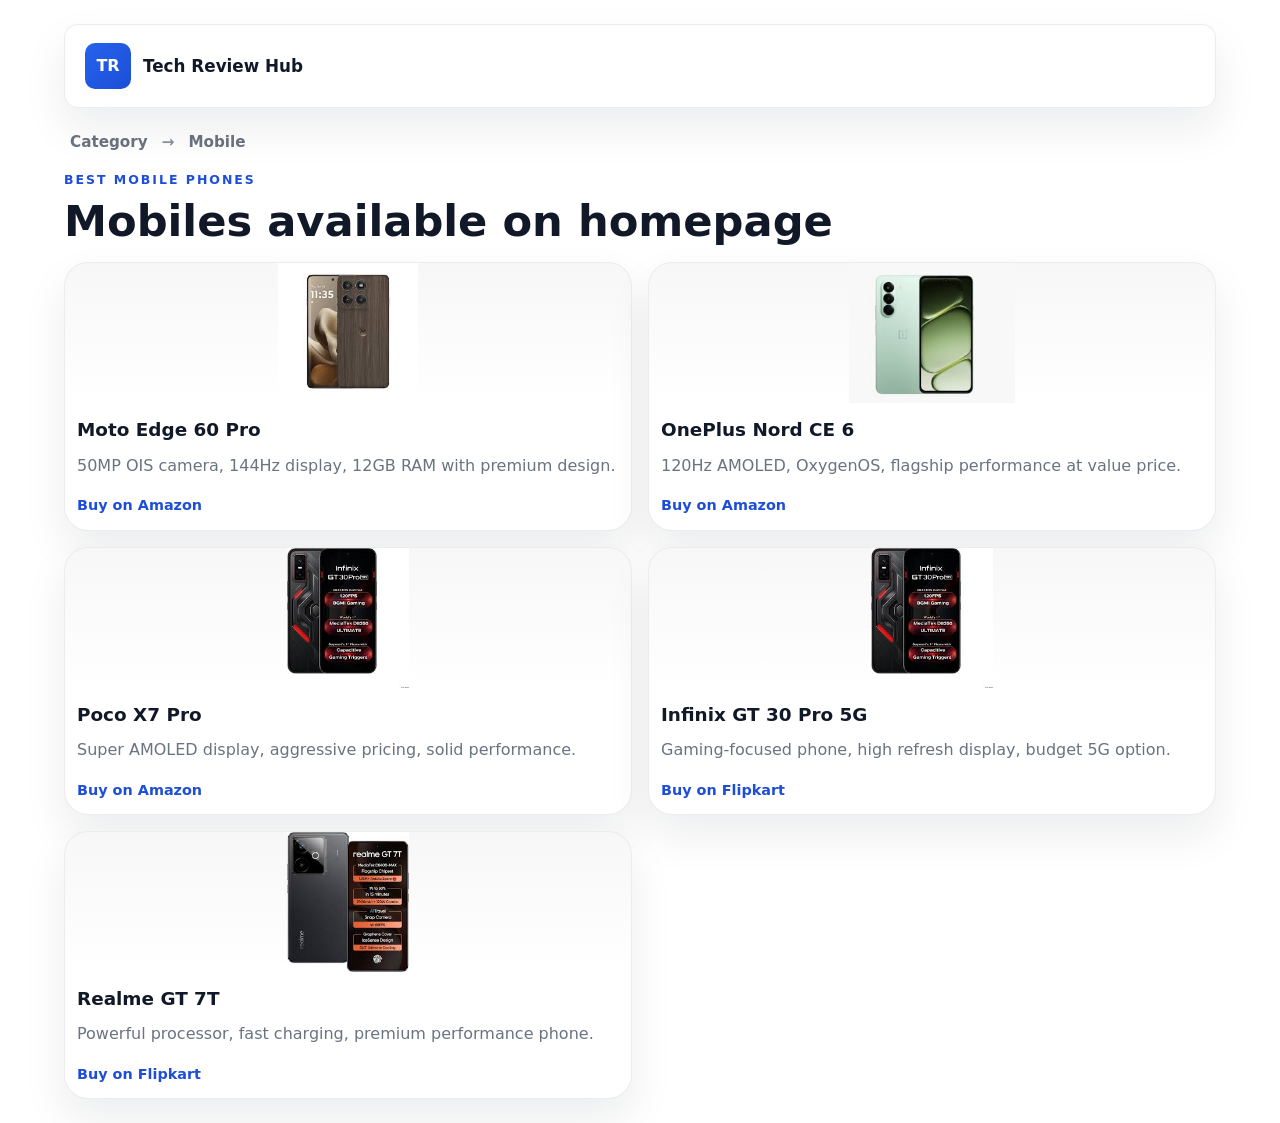
==== categories/mobile/index.html @ 29367402 "Add mobile category page and update links in the main index" ====
<!DOCTYPE html>
<html lang="en">
<head>
  <meta charset="UTF-8">
  <meta http-equiv="X-UA-Compatible" content="IE=edge">
  <meta name="viewport" content="width=device-width, initial-scale=1.0">
  <title>Mobile | Tech Review Hub</title>
  <meta name="description" content="Mobile picks — aggregated from homepage">
  <link rel="stylesheet" href="../../style.css">
  <script defer src="../../script.js"></script>
</head>
<body>
  <div class="page-shell">
    <header class="topbar">
      <div class="brand">
        <a href="../../index.html" class="logo-wrap"><span class="logo-mark">TR</span><span class="site-name">Tech Review Hub</span></a>
      </div>
    </header>

    <main>
      <section class="section-grid" id="mobile-products">
        <div class="section-header">
          <div>
            <p class="breadcrumb">
              <a href="../../index.html" class="crumb">Category</a>
              <span class="sep">→</span>
              <span class="crumb">Mobile</span>
            </p>
            <p class="section-label">Best mobile phones</p>
            <h2>Mobiles available on homepage</h2>
          </div>
        </div>

        <div class="product-grid">
          <article class="product-card" data-search="moto edge 60 pro" aria-label="Moto Edge 60 Pro">
            <a href="https://amzn.to/4vzOFJf" target="_blank" rel="noopener">
              <img src="../../images/Mobile/June26/moto60pro.png" alt="Moto Edge 60 Pro" loading="lazy" onerror="this.onerror=null;this.src='../../images/placeholder-phone.svg'">
              <div class="product-copy">
                <h3>Moto Edge 60 Pro</h3>
                <p>50MP OIS camera, 144Hz display, 12GB RAM with premium design.</p>
                <span class="btn-link-text">Buy on Amazon</span>
              </div>
            </a>
          </article>

          <article class="product-card" data-search="oneplus nord ce 6" aria-label="OnePlus Nord CE 6">
            <a href="https://amzn.to/4ed9H9r" target="_blank" rel="noopener">
              <img src="../../images/Mobile/June26/oneplus6celite.png" alt="OnePlus Nord CE 6" loading="lazy" onerror="this.onerror=null;this.src='../../images/placeholder-phone.svg'">
              <div class="product-copy">
                <h3>OnePlus Nord CE 6</h3>
                <p>120Hz AMOLED, OxygenOS, flagship performance at value price.</p>
                <span class="btn-link-text">Buy on Amazon</span>
              </div>
            </a>
          </article>

          <article class="product-card" data-search="poco x7 pro" aria-label="Poco X7 Pro">
            <a href="https://amzn.to/4eswH5C" target="_blank" rel="noopener">
              <img src="../../images/Mobile/June26/pocox7pro.png" alt="Poco X7 Pro" loading="lazy" onerror="this.onerror=null;this.src='../../images/placeholder-phone.svg'">
              <div class="product-copy">
                <h3>Poco X7 Pro</h3>
                <p>Super AMOLED display, aggressive pricing, solid performance.</p>
                <span class="btn-link-text">Buy on Amazon</span>
              </div>
            </a>
          </article>

          <article class="product-card" data-search="infinix gt 30 pro 5g" aria-label="Infinix GT 30 Pro 5G">
            <a href="https://fktr.in/fg1o8uW" target="_blank" rel="noopener">
              <img src="../../images/Mobile/June26/infinix30pro.png" alt="Infinix GT 30 Pro 5G" loading="lazy" onerror="this.onerror=null;this.src='../../images/placeholder-phone.svg'">
              <div class="product-copy">
                <h3>Infinix GT 30 Pro 5G</h3>
                <p>Gaming-focused phone, high refresh display, budget 5G option.</p>
                <span class="btn-link-text">Buy on Flipkart</span>
              </div>
            </a>
          </article>

          <article class="product-card" data-search="realme gt 7t" aria-label="Realme GT 7T">
            <a href="https://fktr.in/vXNhwv0" target="_blank" rel="noopener">
              <img src="../../images/Mobile/June26/realmegt7t.png" alt="Realme GT 7T" loading="lazy" onerror="this.onerror=null;this.src='../../images/placeholder-phone.svg'">
              <div class="product-copy">
                <h3>Realme GT 7T</h3>
                <p>Powerful processor, fast charging, premium performance phone.</p>
                <span class="btn-link-text">Buy on Flipkart</span>
              </div>
            </a>
          </article>
        </div>
      </section>
    </main>
  </div>
</body>
</html>
---- style.css ----
/* Simplified mobile-first CSS for the affiliate homepage */
:root {
  color-scheme: light dark;
  font-family: Inter, system-ui, -apple-system, BlinkMacSystemFont, "Segoe UI", sans-serif;
  font-size: 16px;
  line-height: 1.6;
  color: #111827;
  background: #f7f8fb;
  --bg: #ffffff;
  --panel: #ffffff;
  --text: #111827;
  --muted: #6b7280;
  --border: rgba(17, 24, 39, 0.08);
  --accent: #2563eb;
  --accent-strong: #1d4ed8;
  --accent-soft: rgba(37, 99, 235, 0.1);
  --shadow: 0 20px 44px rgba(15, 23, 42, 0.08);
}

body[data-theme="dark"] {
  color: #e5e7eb;
  background: #070b16;
  --bg: #0f172a;
  --panel: #111827;
  --text: #f8fafc;
  --muted: #94a3b8;
  --border: rgba(148, 163, 184, 0.16);
  --accent: #60a5fa;
  --accent-strong: #3b82f6;
  --accent-soft: rgba(96, 165, 250, 0.12);
  --shadow: 0 20px 44px rgba(15, 23, 42, 0.35);
}

* {
  box-sizing: border-box;
}

html {
  scroll-behavior: smooth;
}

body {
  margin: 0;
  min-height: 100vh;
  background: var(--bg);
}

button,
input,
select {
  font: inherit;
}

button {
  cursor: pointer;
}

.page-shell {
  max-width: 1200px;
  margin: 0 auto;
  padding: 20px 20px 40px;
}

.visually-hidden {
  position: absolute;
  width: 1px;
  height: 1px;
  padding: 0;
  margin: -1px;
  overflow: hidden;
  clip: rect(0, 0, 0, 0);
  white-space: nowrap;
  border: 0;
}

.topbar {
  display: grid;
  grid-template-columns: 1fr auto;
  gap: 16px;
  align-items: center;
  padding: 18px 20px;
  border-radius: 24px;
  background: rgba(255, 255, 255, 0.9);
  border: 1px solid var(--border);
  box-shadow: var(--shadow);
  backdrop-filter: blur(16px);
}

body[data-theme="dark"] .topbar {
  background: rgba(15, 23, 42, 0.92);
}

.brand {
  display: flex;
  gap: 14px;
  align-items: center;
}

.logo-mark {
  width: 48px;
  height: 48px;
  border-radius: 16px;
  display: grid;
  place-items: center;
  font-weight: 700;
  color: #ffffff;
  background: linear-gradient(135deg, #2563eb, #9333ea);
}

.eyebrow {
  margin: 0;
  font-size: 0.8rem;
  color: var(--accent-strong);
  text-transform: uppercase;
  letter-spacing: 0.14em;
}

.topbar h1 {
  margin: 0.15rem 0 0;
  font-size: clamp(1.5rem, 2.4vw, 1.9rem);
  line-height: 1.1;
}

.hero-panel {
  display: grid;
  gap: 20px;
  padding: 24px;
  border-radius: 28px;
  background: var(--panel);
  border: 1px solid var(--border);
  box-shadow: var(--shadow);
}

.section-label {
  margin: 0;
  font-size: 0.78rem;
  font-weight: 700;
  text-transform: uppercase;
  letter-spacing: 0.16em;
  color: var(--accent-strong);
}

.breadcrumb {
  margin: 0 0 12px;
  font-size: 0.95rem;
  color: var(--muted);
  font-weight: 600;
  display: flex;
  gap: 8px;
  align-items: center;
}

.breadcrumb .crumb {
  color: var(--muted);
  text-decoration: none;
  padding: 4px 6px;
  border-radius: 6px;
}
.breadcrumb .crumb:hover { color: var(--accent-strong); background: var(--accent-soft); }
.breadcrumb .sep { color: var(--muted); opacity: 0.8; }
.breadcrumb .month-link { font-weight:700; color:var(--text); }

.hero-panel h2,
.section-header h2 {
  margin: 0.55rem 0 0;
  font-size: clamp(1.9rem, 4vw, 2.7rem);
  line-height: 1.05;
}

/* Top navigation */
.topbar {
  display: flex;
  align-items: center;
  gap: 16px;
  padding: 18px 20px;
  border-radius: 14px;
  background: var(--panel);
  border: 1px solid var(--border);
  margin-bottom: 18px;
}
.logo-mark {
  display: inline-flex;
  align-items: center;
  justify-content: center;
  height: 46px;
  width: 46px;
  border-radius: 10px;
  background: linear-gradient(135deg, var(--accent), var(--accent-strong));
  color: white;
  font-weight: 800;
}
.logo-wrap { display:flex; gap:12px; align-items:center; text-decoration:none; color:var(--text);} 
.site-name { font-weight:700; font-size:1.05rem;}
.main-nav { margin-left:auto; display:flex; gap:14px; align-items:center; }
.main-nav a { text-decoration:none; color:var(--muted); padding:8px 12px; border-radius:10px; font-weight:600; }
.main-nav a:hover { color:var(--accent-strong); background:var(--accent-soft); }
.top-controls { margin-left:8px; }

@media (max-width: 720px) {
  .main-nav { display:none; }
  .topbar { justify-content:space-between; }
}

.btn-link-text { color: var(--accent-strong); font-weight:700; text-decoration: none; }

/* Hamburger and mobile nav */
.hamburger-btn {
  display: none;
  background: transparent;
  border: 1px solid transparent;
  color: var(--text);
  font-size: 1.25rem;
  padding: 8px 10px;
  border-radius: 10px;
}
.hamburger-btn:focus { outline: 2px solid var(--accent-strong); }

@media (max-width: 720px) {
  .hamburger-btn { display: inline-flex; }
}

.mobile-nav {
  position: fixed;
  top: 0;
  right: 0;
  height: 100vh;
  width: 78%;
  max-width: 360px;
  background: var(--panel);
  box-shadow: -8px 0 30px rgba(2,6,23,0.08);
  transform: translateX(110%);
  transition: transform 260ms ease;
  z-index: 1200;
  padding: 20px;
  display: flex;
  flex-direction: column;
  gap: 12px;
}
.mobile-nav.open { transform: translateX(0); }
.mobile-nav-close { align-self: flex-end; background: transparent; border: none; font-size: 1.2rem; }
.mobile-nav-links { display:flex; flex-direction:column; gap:12px; margin-top:8px; }
.mobile-nav-links a { text-decoration:none; color:var(--text); padding:10px 12px; border-radius:8px; font-weight:600; }
.mobile-nav-links a:hover { background:var(--accent-soft); color:var(--accent-strong); }

/* Dropdown menu (desktop) */
.dropdown { position: relative; }
.dropdown-toggle { background: transparent; border: none; color: var(--muted); padding: 8px 12px; border-radius: 10px; font-weight:600; cursor: pointer; }
.dropdown-toggle:hover { color: var(--accent-strong); background: var(--accent-soft); }
.dropdown-menu { position: absolute; top: calc(100% + 8px); left: 0; min-width: 180px; background: var(--panel); border: 1px solid var(--border); box-shadow: var(--shadow); border-radius:10px; display: none; flex-direction: column; padding:8px; z-index:1100; }
.dropdown-menu a { padding:10px 12px; display:block; color:var(--text); text-decoration:none; border-radius:8px; }
.dropdown-menu a:hover { background:var(--accent-soft); color:var(--accent-strong); }
.dropdown.open .dropdown-menu { display: flex; }

/* Mobile categories collapse */
.mobile-cats-toggle { background: transparent; border: none; color: var(--muted); font-weight:700; text-align:left; padding:8px 0; }
.mobile-cats { display:none; flex-direction:column; gap:8px; margin-left:8px; }
.mobile-cats.open { display:flex; }

/* Prevent body scroll when nav open */
.no-scroll { overflow: hidden; }

/* Product card hover */
.product-card { border-radius:14px; overflow:hidden; transition:transform .18s ease, box-shadow .18s ease; }
.product-card:hover { transform:translateY(-6px); box-shadow: 0 14px 36px rgba(2,6,23,0.12); }
.product-card img { width:100%; height:auto; display:block; }

/* About panel */
.about-panel { padding:16px; background:var(--panel); border:1px solid var(--border); border-radius:12px; box-shadow:var(--shadow); }

/* Footer */
.site-footer { margin-top:28px; padding:18px 0; color:var(--muted); font-size:0.95rem; text-align:center; }

.hero-text,
.product-card p,
.feature-card p,
.newsletter-note,
.site-footer p {
  margin: 0;
  color: var(--muted);
}

.hero-actions {
  display: grid;
  gap: 12px;
}

.btn {
  display: inline-flex;
  align-items: center;
  justify-content: center;
  border: none;
  border-radius: 14px;
  padding: 14px 20px;
  font-weight: 700;
  text-decoration: none;
}

.btn-primary {
  background: linear-gradient(135deg, #2563eb, #3b82f6);
  color: #fff;
}

.btn-secondary {
  background: var(--panel);
  color: var(--text);
  border: 1px solid var(--border);
}

.search-wrap {
  position: relative;
  width: 100%;
}

.search-wrap input {
  width: 100%;
  padding: 14px 48px 14px 18px;
  border-radius: 16px;
  border: 1px solid var(--border);
  background: var(--panel);
  color: var(--text);
}

.search-wrap button {
  position: absolute;
  right: 12px;
  top: 50%;
  transform: translateY(-50%);
  border: none;
  background: transparent;
  color: var(--muted);
  font-size: 1rem;
}

.btn-icon {
  width: 48px;
  height: 48px;
  border-radius: 16px;
  border: 1px solid var(--border);
  background: var(--panel);
  color: var(--text);
  display: grid;
  place-items: center;
}

.section-grid {
  display: grid;
  gap: 18px;
}

.section-header {
  display: grid;
  gap: 12px;
}

.simple-header {
  gap: 10px;
}

.product-grid {
  display: grid;
  gap: 16px;
}

.product-card {
  border-radius: 24px;
  overflow: hidden;
  background: var(--panel);
  border: 1px solid var(--border);
  box-shadow: var(--shadow);
}

.product-card a {
  color: inherit;
  text-decoration: none;
  display: grid;
}

.product-card img {
  width: 100%;
  display: block;
  object-fit: contain;
  height: 140px;
  max-height: 160px;
  background: linear-gradient(180deg, rgba(0,0,0,0.03), transparent);
}

.product-copy {
  padding: 12px;
  display: grid;
  gap: 8px;
}

.product-copy h3 {
  margin: 0;
  font-size: 1.15rem;
}

.price { display:none; }

.feature-list {
  display: grid;
  gap: 14px;
}

.feature-card {
  padding: 20px;
  border-radius: 22px;
  background: rgba(37, 99, 235, 0.08);
}

.feature-card h3 {
  margin: 0 0 8px;
}

.news-grid {
  display: grid;
  gap: 14px;
}

.news-card {
  padding: 20px;
  border-radius: 22px;
  background: var(--panel);
  border: 1px solid var(--border);
  box-shadow: var(--shadow);
  display: grid;
  gap: 12px;
}

.news-card h3 {
  margin: 0;
  font-size: 1.1rem;
}

.btn-link-text {
  display: inline-block;
  font-size: 0.9rem;
  font-weight: 600;
  color: var(--accent-strong);
  margin-top: 8px;
}

.newsletter-panel {
  padding: 24px;
  border-radius: 28px;
  background: var(--panel);
  border: 1px solid var(--border);
  box-shadow: var(--shadow);
}

.newsletter-form {
  display: grid;
  gap: 12px;
  margin-top: 12px;
}

.newsletter-form input {
  border-radius: 16px;
  border: 1px solid var(--border);
  background: var(--panel);
  color: var(--text);
}

.site-footer {
  padding-top: 24px;
  color: var(--muted);
}

.site-footer p {
  margin: 0 0 10px;
}

@media (min-width: 720px) {
  .page-shell {
    padding: 24px;
  }
  .product-grid {
    grid-template-columns: repeat(2, minmax(0, 1fr));
  }
  .feature-list {
    grid-template-columns: repeat(3, minmax(0, 1fr));
  }
  .news-grid {
    grid-template-columns: repeat(3, minmax(0, 1fr));
  }
  .hero-actions {
    grid-auto-flow: column;
    justify-content: start;
  }
}

@media (max-width: 719px) {
  .topbar {
    grid-template-columns: 1fr;
    gap: 16px;
    padding: 18px;
  }
  .hero-panel {
    padding: 20px;
  }
}

@media (max-width: 520px) {
  .page-shell {
    padding: 16px;
  }
  .hero-panel h2,
  .section-header h2 {
    font-size: 1.75rem;
  }
  .product-card img {
    min-height: 180px;
  }
}
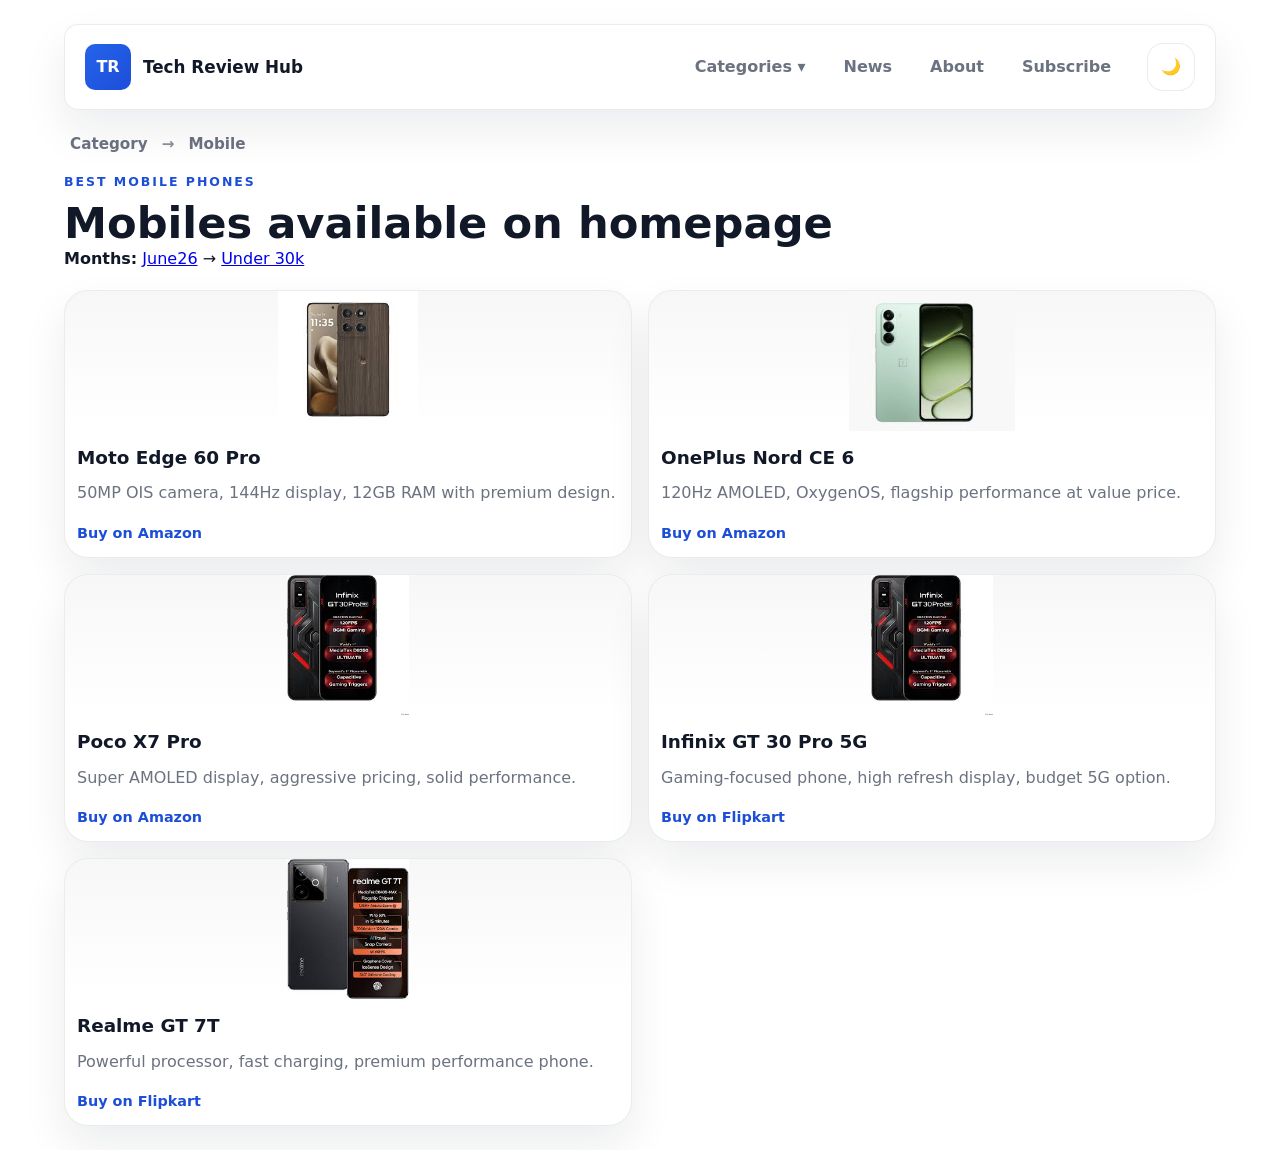
==== commit 63875702: "Add mobile navigation enhancements and June26 category page with product listings" ====
--- a/categories/mobile/index.html
+++ b/categories/mobile/index.html
@@ -15,7 +15,44 @@
       <div class="brand">
         <a href="../../index.html" class="logo-wrap"><span class="logo-mark">TR</span><span class="site-name">Tech Review Hub</span></a>
       </div>
+      <nav class="main-nav" aria-label="Main navigation">
+        <div class="nav-item dropdown">
+          <button id="categoryToggle" class="dropdown-toggle" aria-expanded="false" aria-haspopup="true">Categories ▾</button>
+          <div id="categoryMenu" class="dropdown-menu" aria-hidden="true">
+            <a href="./index.html">Mobile</a>
+            <a href="../laptops/index.html">Laptops</a>
+            <a href="../tws/index.html">TWS</a>
+            <a href="../wired-earphones/index.html">Wired Earphones</a>
+            <a href="../tablets/index.html">Tablets</a>
+          </div>
+        </div>
+        <a href="../../index.html#tech-news">News</a>
+        <a href="../../index.html#about">About</a>
+        <a href="../../index.html#newsletter">Subscribe</a>
+      </nav>
+      <div class="top-controls">
+        <button id="themeToggle" class="btn-icon" aria-label="Toggle dark mode">🌗</button>
+        <button id="hamburgerBtn" class="hamburger-btn" aria-label="Open menu" aria-expanded="false">☰</button>
+      </div>
     </header>
+
+    <!-- Mobile nav overlay -->
+    <nav id="mobileNav" class="mobile-nav" aria-hidden="true">
+      <button id="mobileNavClose" class="mobile-nav-close" aria-label="Close menu">✕</button>
+      <div class="mobile-nav-links">
+        <button id="mobileCatsToggle" class="mobile-cats-toggle">Categories ▾</button>
+          <div id="mobileCats" class="mobile-cats" aria-hidden="true">
+          <a href="./index.html">Mobile</a>
+          <a href="../laptops/index.html">Laptops</a>
+          <a href="../tws/index.html">TWS</a>
+          <a href="../wired-earphones/index.html">Wired Earphones</a>
+          <a href="../tablets/index.html">Tablets</a>
+        </div>
+        <a href="../../index.html#tech-news">News</a>
+        <a href="../../index.html#about">About</a>
+        <a href="../../index.html#newsletter">Subscribe</a>
+      </div>
+    </nav>
 
     <main>
       <section class="section-grid" id="mobile-products">
@@ -24,10 +61,16 @@
             <p class="breadcrumb">
               <a href="../../index.html" class="crumb">Category</a>
               <span class="sep">→</span>
-              <span class="crumb">Mobile</span>
+              <a href="../../index.html" class="crumb">Mobile</a>
             </p>
             <p class="section-label">Best mobile phones</p>
             <h2>Mobiles available on homepage</h2>
+            <div class="subcats">
+              <strong>Months:</strong>
+              <a href="./june26/index.html">June26</a>
+              <span class="sep">→</span>
+              <a href="./june26/under-30k/index.html">Under 30k</a>
+            </div>
           </div>
         </div>
 
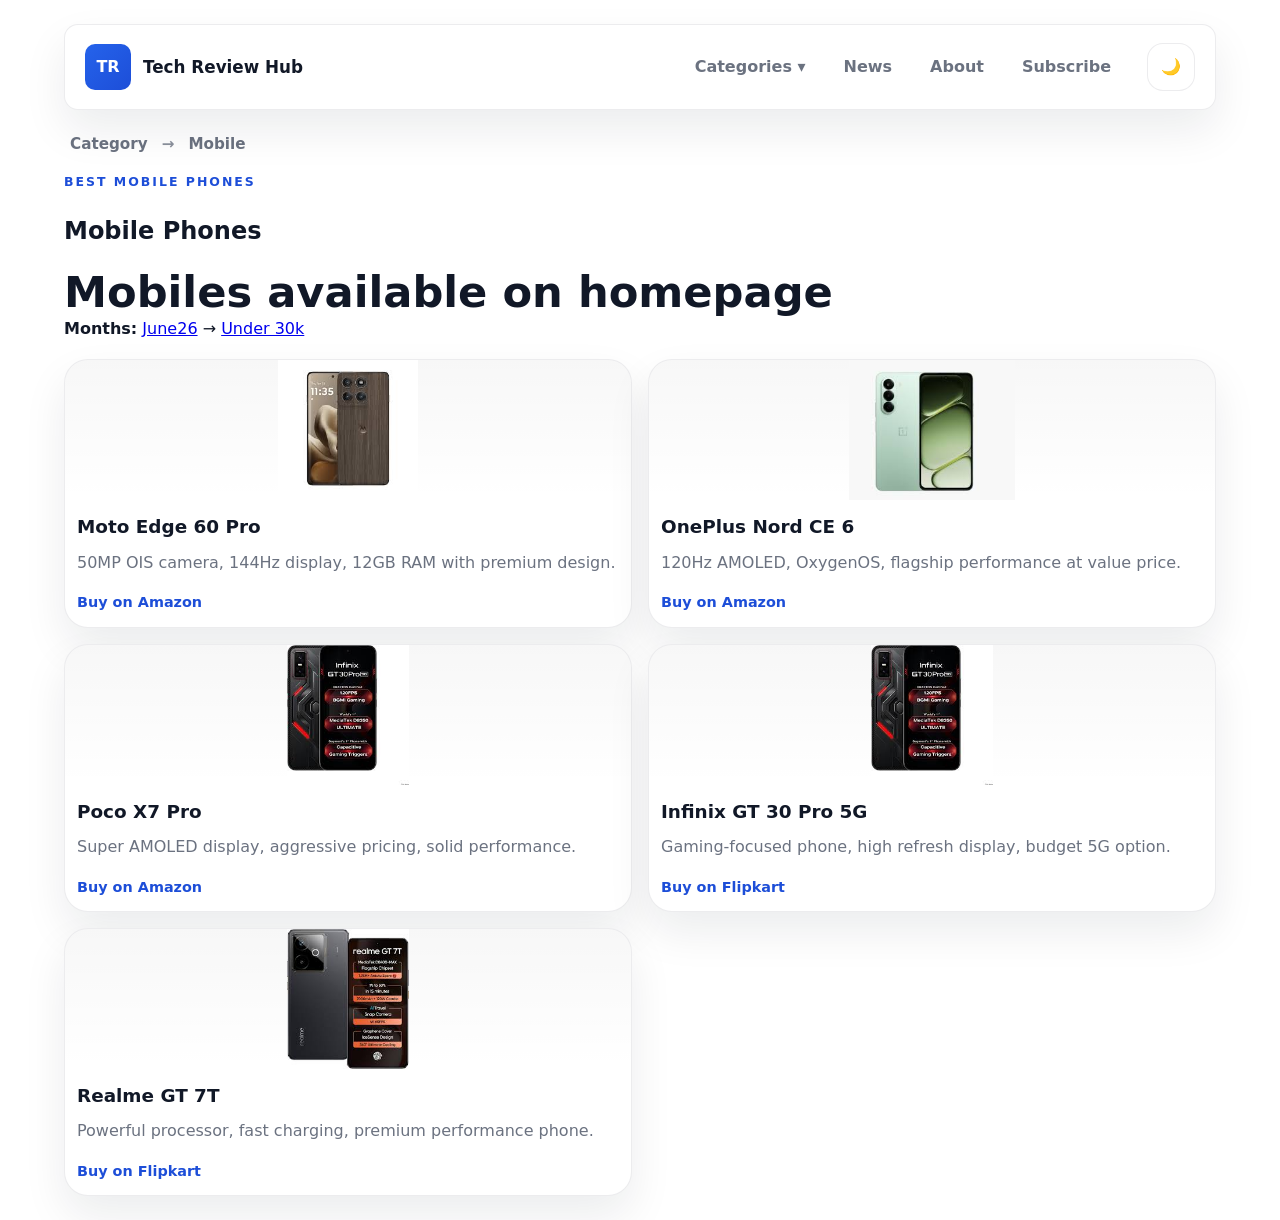
==== commit 47fedf4e: "Add .htaccess and _redirects for HTTPS and www redirection; update mobile category pages with new ti" ====
--- a/categories/mobile/index.html
+++ b/categories/mobile/index.html
@@ -1,12 +1,14 @@
 <!DOCTYPE html>
 <html lang="en">
-<head>
+  <head>
   <meta charset="UTF-8">
   <meta http-equiv="X-UA-Compatible" content="IE=edge">
   <meta name="viewport" content="width=device-width, initial-scale=1.0">
-  <title>Mobile | Tech Review Hub</title>
+  <title>Mobile Phones — Tech Review Hub</title>
   <meta name="description" content="Mobile picks — aggregated from homepage">
   <link rel="stylesheet" href="../../style.css">
+  <link rel="icon" href="../../images/favicon.svg" type="image/svg+xml">
+  <link rel="shortcut icon" href="/images/favicon.svg">
   <script defer src="../../script.js"></script>
 </head>
 <body>
@@ -64,6 +66,7 @@
               <a href="../../index.html" class="crumb">Mobile</a>
             </p>
             <p class="section-label">Best mobile phones</p>
+            <h1>Mobile Phones</h1>
             <h2>Mobiles available on homepage</h2>
             <div class="subcats">
               <strong>Months:</strong>
